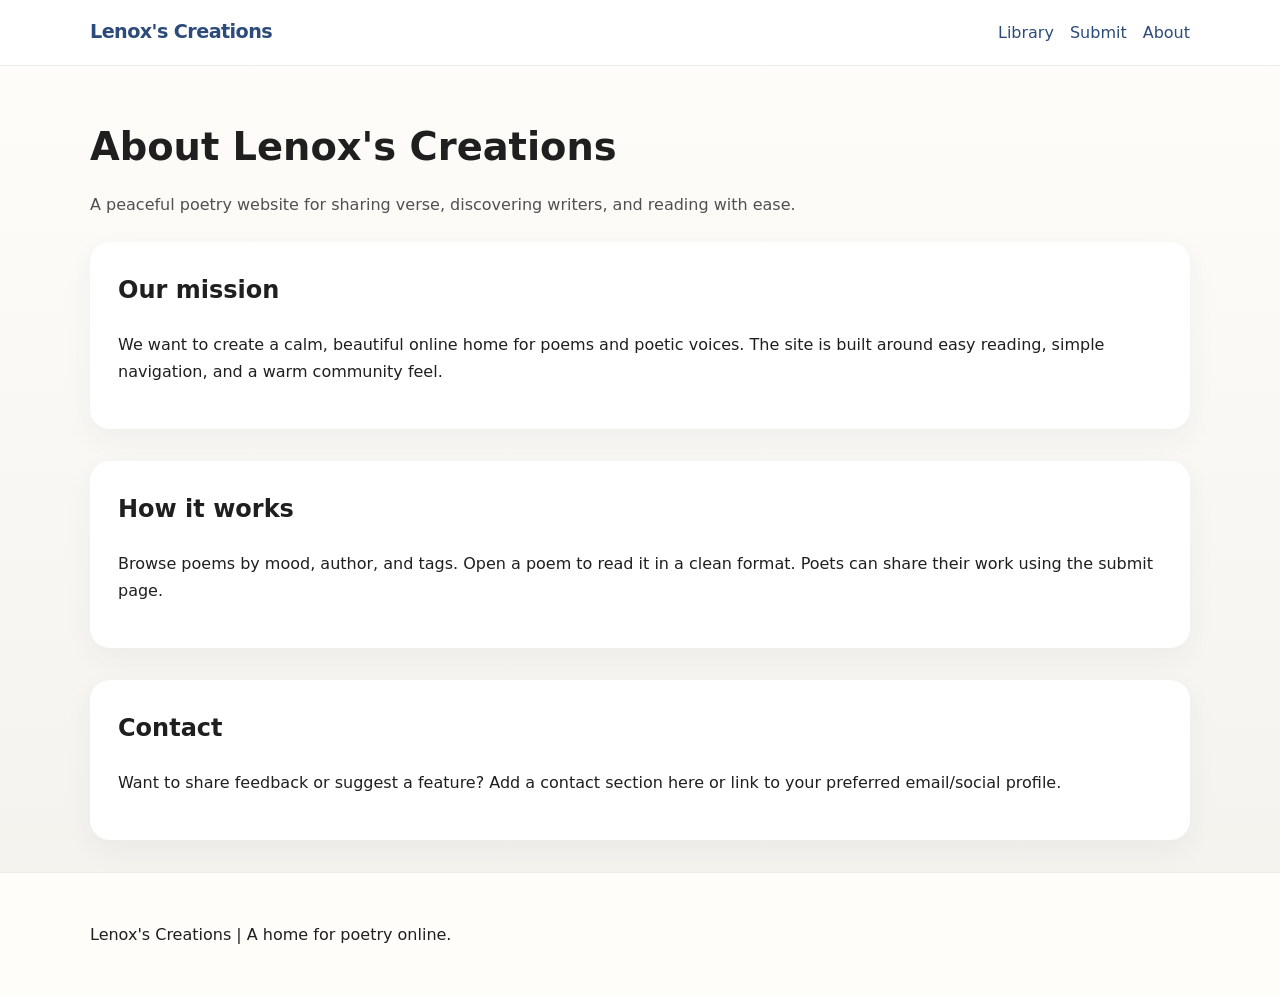
==== about.html @ 274756f8 "Lenox's Creations" ====
<!DOCTYPE html>
<html lang="en">
<head>
  <meta charset="UTF-8" />
  <meta name="viewport" content="width=device-width, initial-scale=1.0" />
  <title>About — Lenox's Creations</title>
  <link rel="stylesheet" href="styles.css" />
</head>
<body>
  <header class="site-header">
    <div class="container">
      <a href="index.html" class="logo">Lenox's Creations</a>
      <nav>
        <a href="browse.html">Library</a>
        <a href="submit.html">Submit</a>
        <a href="about.html">About</a>
      </nav>
    </div>
  </header>

  <main class="container">
    <section class="page-intro">
      <h1>About Lenox's Creations</h1>
      <p>A peaceful poetry website for sharing verse, discovering writers, and reading with ease.</p>
    </section>

    <section class="content-block">
      <h2>Our mission</h2>
      <p>We want to create a calm, beautiful online home for poems and poetic voices. The site is built around easy reading, simple navigation, and a warm community feel.</p>
    </section>

    <section class="content-block">
      <h2>How it works</h2>
      <p>Browse poems by mood, author, and tags. Open a poem to read it in a clean format. Poets can share their work using the submit page.</p>
    </section>

    <section class="content-block">
      <h2>Contact</h2>
      <p>Want to share feedback or suggest a feature? Add a contact section here or link to your preferred email/social profile.</p>
    </section>
  </main>

  <footer class="site-footer">
    <div class="container">
      <p>Lenox's Creations | A home for poetry online.</p>
    </div>
  </footer>
</body>
</html>
---- styles.css ----
:root {
  color-scheme: light;
  color: #222;
  background: #f8f7f3;
  font-family: Inter, ui-sans-serif, system-ui, -apple-system, BlinkMacSystemFont, sans-serif;
}

* {
  box-sizing: border-box;
}

body {
  margin: 0;
  min-height: 100vh;
  background: linear-gradient(180deg, #fffdfa 0%, #f3f1ec 100%);
  color: #1f1f1f;
  line-height: 1.7;
}

img {
  max-width: 100%;
  display: block;
}

a {
  color: #2c4b7a;
  text-decoration: none;
}

a:hover {
  text-decoration: underline;
}

.container {
  width: min(1100px, calc(100% - 2rem));
  margin: 0 auto;
}

.site-header {
  padding: 1rem 0;
  background: rgba(255, 255, 255, 0.88);
  border-bottom: 1px solid rgba(34, 34, 34, 0.08);
  position: sticky;
  top: 0;
  backdrop-filter: blur(10px);
  z-index: 10;
}

.site-header .container {
  display: flex;
  align-items: center;
  justify-content: space-between;
  gap: 1rem;
}

.logo {
  font-weight: 700;
  letter-spacing: -0.03em;
  font-size: 1.2rem;
}

nav {
  display: flex;
  gap: 1rem;
  flex-wrap: wrap;
}

.site-footer {
  padding: 2rem 0;
  border-top: 1px solid rgba(34, 34, 34, 0.08);
  background: #fffdfa;
}

.hero {
  padding: 4rem 0 3rem;
}

.eyebrow {
  margin: 0 0 1rem;
  text-transform: uppercase;
  letter-spacing: 0.25em;
  font-size: 0.8rem;
  color: #7a7a7a;
}

.hero h1 {
  margin: 0 0 1rem;
  font-size: clamp(2.4rem, 4vw, 4rem);
  max-width: 760px;
  line-height: 1.05;
}

.hero p {
  max-width: 620px;
  font-size: 1.05rem;
  color: #505050;
}

.hero-actions {
  display: flex;
  gap: 1rem;
  flex-wrap: wrap;
  margin-top: 2rem;
}

.button {
  display: inline-flex;
  align-items: center;
  justify-content: center;
  padding: 0.95rem 1.6rem;
  border-radius: 999px;
  border: none;
  cursor: pointer;
  background: #2c4b7a;
  color: white;
  font-weight: 600;
}

.button-secondary {
  background: transparent;
  color: #2c4b7a;
  border: 1px solid #2c4b7a;
}

.feature-cards {
  display: grid;
  grid-template-columns: repeat(auto-fit, minmax(220px, 1fr));
  gap: 1rem;
  margin-bottom: 4rem;
}

.card {
  padding: 1.75rem;
  border-radius: 20px;
  background: #fff;
  box-shadow: 0 18px 48px rgba(50, 50, 93, 0.08);
}

.card h2 {
  margin-top: 0;
}

.page-intro {
  padding: 3rem 0 1.5rem;
}

.back-link {
  display: inline-block;
  margin-bottom: 1rem;
  color: #2c4b7a;
}

.page-intro h1 {
  margin: 0;
  font-size: clamp(2rem, 3vw, 3rem);
}

.page-intro p {
  margin: 0.75rem 0 0;
  color: #505050;
}

.search-bar {
  margin: 1.5rem 0;
}

.search-bar input {
  width: 100%;
  padding: 1rem 1.25rem;
  border: 1px solid #d7d4cc;
  border-radius: 18px;
  background: #fcfbf8;
  color: #2c4b7a;
}

.poem-list {
  display: grid;
  gap: 1.25rem;
}

.poem-card {
  padding: 1.75rem;
  background: #fff;
  border-radius: 18px;
  box-shadow: 0 10px 30px rgba(50, 50, 93, 0.06);
}

.poem-card h2 {
  margin-top: 0;
}

.meta {
  margin: 0.4rem 0 1rem;
  color: #747474;
  font-size: 0.95rem;
}

.poem-detail {
  padding: 2rem 1.5rem;
  background: #fff;
  border-radius: 22px;
  box-shadow: 0 20px 45px rgba(50, 50, 93, 0.07);
  margin: 1.5rem 0 2rem;
}

.poem-detail p {
  margin: 0 0 1rem;
}

.related-poems h2,
.author-poems h2,
.content-block h2 {
  margin-top: 0;
}

.related-poems ul,
.author-poems ul {
  padding-left: 1.2rem;
}

.submit-form {
  margin: 2rem 0;
}

form {
  display: grid;
  gap: 1rem;
}

label {
  font-weight: 600;
  margin-bottom: 0.35rem;
  display: block;
}

input,
textarea,
button {
  width: 100%;
  font: inherit;
}

input,
textarea {
  padding: 1rem 1.1rem;
  border: 1px solid #d7d4cc;
  border-radius: 18px;
  background: #fff;
  color: #222;
}

textarea {
  resize: vertical;
}

.form-note {
  color: #646464;
  font-size: 0.95rem;
}

.content-block {
  margin-bottom: 2rem;
  background: #fff;
  border-radius: 20px;
  padding: 1.75rem;
  box-shadow: 0 10px 28px rgba(50, 50, 93, 0.05);
}

@media (max-width: 720px) {
  .site-header .container {
    flex-direction: column;
    align-items: flex-start;
  }

  .hero h1,
  .page-intro h1 {
    font-size: 2.2rem;
  }
}
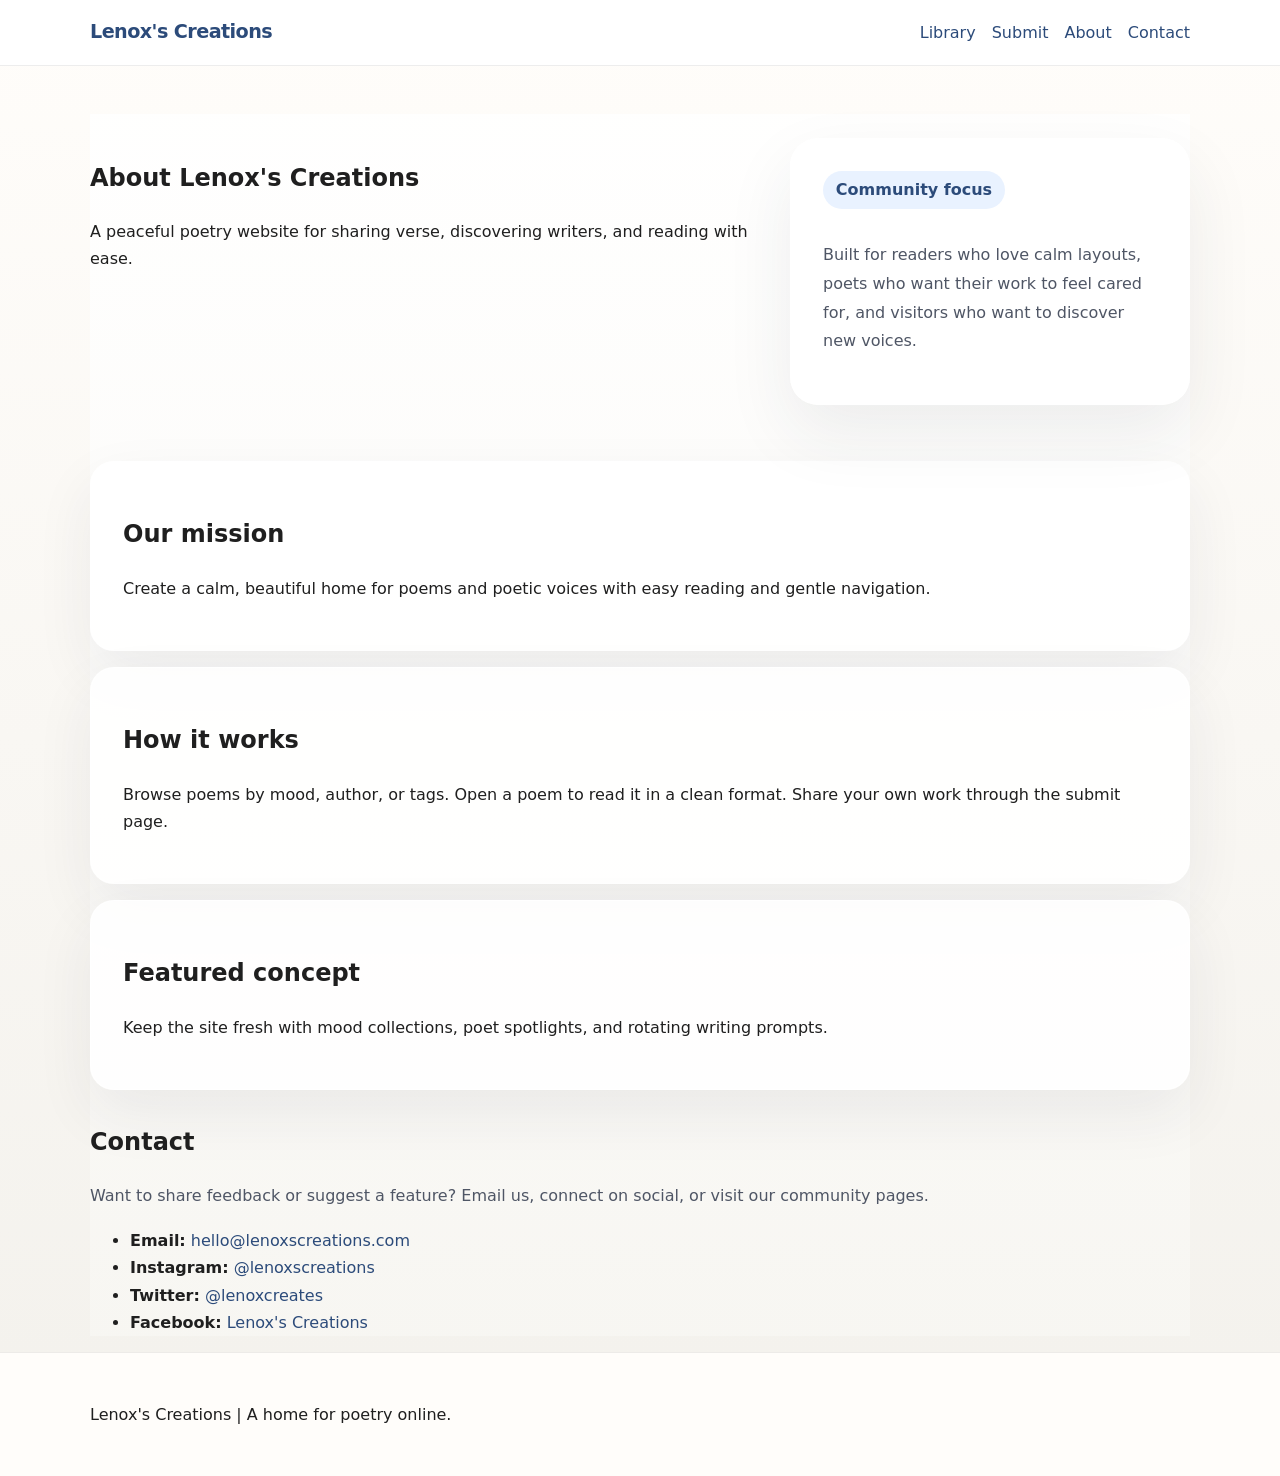
==== commit 65f6a478: "Lenox's Creations" ====
--- a/about.html
+++ b/about.html
@@ -14,29 +14,47 @@
         <a href="browse.html">Library</a>
         <a href="submit.html">Submit</a>
         <a href="about.html">About</a>
+        <a href="contact.html">Contact</a>
       </nav>
     </div>
   </header>
 
   <main class="container">
-    <section class="page-intro">
-      <h1>About Lenox's Creations</h1>
-      <p>A peaceful poetry website for sharing verse, discovering writers, and reading with ease.</p>
+    <section class="page-hero about-hero">
+      <div>
+        <h1>About Lenox's Creations</h1>
+        <p>A peaceful poetry website for sharing verse, discovering writers, and reading with ease.</p>
+      </div>
+      <div class="hero-panel">
+        <span class="badge">Community focus</span>
+        <p>Built for readers who love calm layouts, poets who want their work to feel cared for, and visitors who want to discover new voices.</p>
+      </div>
     </section>
 
-    <section class="content-block">
-      <h2>Our mission</h2>
-      <p>We want to create a calm, beautiful online home for poems and poetic voices. The site is built around easy reading, simple navigation, and a warm community feel.</p>
+    <section class="about-grid">
+      <article class="glass-card">
+        <h2>Our mission</h2>
+        <p>Create a calm, beautiful home for poems and poetic voices with easy reading and gentle navigation.</p>
+      </article>
+      <article class="glass-card">
+        <h2>How it works</h2>
+        <p>Browse poems by mood, author, or tags. Open a poem to read it in a clean format. Share your own work through the submit page.</p>
+      </article>
+      <article class="glass-card">
+        <h2>Featured concept</h2>
+        <p>Keep the site fresh with mood collections, poet spotlights, and rotating writing prompts.</p>
+      </article>
     </section>
 
-    <section class="content-block">
-      <h2>How it works</h2>
-      <p>Browse poems by mood, author, and tags. Open a poem to read it in a clean format. Poets can share their work using the submit page.</p>
-    </section>
-
-    <section class="content-block">
+    <section class="contact-block content-block">
       <h2>Contact</h2>
-      <p>Want to share feedback or suggest a feature? Add a contact section here or link to your preferred email/social profile.</p>
+      <p>Want to share feedback or suggest a feature? Email us, connect on social, or visit our community pages.</p>
+      <ul class="contact-list">
+        <li><strong>Email:</strong> <a href="mailto:hello@lenoxscreations.com">hello@lenoxscreations.com</a></li>
+        <li><strong>Instagram:</strong> <a href="https://instagram.com/lenoxscreations" target="_blank" rel="noreferrer">@lenoxscreations</a></li>
+        <li><strong>Twitter:</strong> <a href="https://twitter.com/lenoxcreates" target="_blank" rel="noreferrer">@lenoxcreates</a></li>
+        <li><strong>Facebook:</strong> <a href="https://facebook.com/lenoxscreations" target="_blank" rel="noreferrer">Lenox's Creations</a></li>
+      </ul>
     </section>
   </main>
 
--- a/styles.css
+++ b/styles.css
@@ -1,279 +1,552 @@
-:root {
-  color-scheme: light;
-  color: #222;
-  background: #f8f7f3;
-  font-family: Inter, ui-sans-serif, system-ui, -apple-system, BlinkMacSystemFont, sans-serif;
-}
-
-* {
-  box-sizing: border-box;
-}
-
-body {
-  margin: 0;
-  min-height: 100vh;
-  background: linear-gradient(180deg, #fffdfa 0%, #f3f1ec 100%);
-  color: #1f1f1f;
-  line-height: 1.7;
-}
-
-img {
-  max-width: 100%;
-  display: block;
-}
-
-a {
-  color: #2c4b7a;
-  text-decoration: none;
-}
-
-a:hover {
-  text-decoration: underline;
-}
-
-.container {
-  width: min(1100px, calc(100% - 2rem));
-  margin: 0 auto;
-}
-
-.site-header {
-  padding: 1rem 0;
-  background: rgba(255, 255, 255, 0.88);
-  border-bottom: 1px solid rgba(34, 34, 34, 0.08);
-  position: sticky;
-  top: 0;
-  backdrop-filter: blur(10px);
-  z-index: 10;
-}
-
-.site-header .container {
-  display: flex;
-  align-items: center;
-  justify-content: space-between;
-  gap: 1rem;
-}
-
-.logo {
-  font-weight: 700;
-  letter-spacing: -0.03em;
-  font-size: 1.2rem;
-}
-
-nav {
-  display: flex;
-  gap: 1rem;
-  flex-wrap: wrap;
-}
-
-.site-footer {
-  padding: 2rem 0;
-  border-top: 1px solid rgba(34, 34, 34, 0.08);
-  background: #fffdfa;
-}
-
-.hero {
-  padding: 4rem 0 3rem;
-}
-
-.eyebrow {
-  margin: 0 0 1rem;
-  text-transform: uppercase;
-  letter-spacing: 0.25em;
-  font-size: 0.8rem;
-  color: #7a7a7a;
-}
-
-.hero h1 {
-  margin: 0 0 1rem;
-  font-size: clamp(2.4rem, 4vw, 4rem);
-  max-width: 760px;
-  line-height: 1.05;
-}
-
-.hero p {
-  max-width: 620px;
-  font-size: 1.05rem;
-  color: #505050;
-}
-
-.hero-actions {
-  display: flex;
-  gap: 1rem;
-  flex-wrap: wrap;
-  margin-top: 2rem;
-}
-
-.button {
-  display: inline-flex;
-  align-items: center;
-  justify-content: center;
-  padding: 0.95rem 1.6rem;
-  border-radius: 999px;
-  border: none;
-  cursor: pointer;
-  background: #2c4b7a;
-  color: white;
-  font-weight: 600;
-}
-
-.button-secondary {
-  background: transparent;
-  color: #2c4b7a;
-  border: 1px solid #2c4b7a;
-}
-
-.feature-cards {
-  display: grid;
-  grid-template-columns: repeat(auto-fit, minmax(220px, 1fr));
-  gap: 1rem;
-  margin-bottom: 4rem;
-}
-
-.card {
-  padding: 1.75rem;
-  border-radius: 20px;
-  background: #fff;
-  box-shadow: 0 18px 48px rgba(50, 50, 93, 0.08);
-}
-
-.card h2 {
-  margin-top: 0;
-}
-
-.page-intro {
-  padding: 3rem 0 1.5rem;
-}
-
-.back-link {
-  display: inline-block;
-  margin-bottom: 1rem;
-  color: #2c4b7a;
-}
-
-.page-intro h1 {
-  margin: 0;
-  font-size: clamp(2rem, 3vw, 3rem);
-}
-
-.page-intro p {
-  margin: 0.75rem 0 0;
-  color: #505050;
-}
-
-.search-bar {
-  margin: 1.5rem 0;
-}
-
-.search-bar input {
-  width: 100%;
-  padding: 1rem 1.25rem;
-  border: 1px solid #d7d4cc;
-  border-radius: 18px;
-  background: #fcfbf8;
-  color: #2c4b7a;
-}
-
-.poem-list {
-  display: grid;
-  gap: 1.25rem;
-}
-
-.poem-card {
-  padding: 1.75rem;
-  background: #fff;
-  border-radius: 18px;
-  box-shadow: 0 10px 30px rgba(50, 50, 93, 0.06);
-}
-
-.poem-card h2 {
-  margin-top: 0;
-}
-
-.meta {
-  margin: 0.4rem 0 1rem;
-  color: #747474;
-  font-size: 0.95rem;
-}
-
-.poem-detail {
-  padding: 2rem 1.5rem;
-  background: #fff;
-  border-radius: 22px;
-  box-shadow: 0 20px 45px rgba(50, 50, 93, 0.07);
-  margin: 1.5rem 0 2rem;
-}
-
-.poem-detail p {
-  margin: 0 0 1rem;
-}
-
-.related-poems h2,
-.author-poems h2,
-.content-block h2 {
-  margin-top: 0;
-}
-
-.related-poems ul,
-.author-poems ul {
-  padding-left: 1.2rem;
-}
-
-.submit-form {
-  margin: 2rem 0;
-}
-
-form {
-  display: grid;
-  gap: 1rem;
-}
-
-label {
-  font-weight: 600;
-  margin-bottom: 0.35rem;
-  display: block;
-}
-
-input,
-textarea,
-button {
-  width: 100%;
-  font: inherit;
-}
-
-input,
-textarea {
-  padding: 1rem 1.1rem;
-  border: 1px solid #d7d4cc;
-  border-radius: 18px;
-  background: #fff;
-  color: #222;
-}
-
-textarea {
-  resize: vertical;
-}
-
-.form-note {
-  color: #646464;
-  font-size: 0.95rem;
-}
-
-.content-block {
-  margin-bottom: 2rem;
-  background: #fff;
-  border-radius: 20px;
-  padding: 1.75rem;
-  box-shadow: 0 10px 28px rgba(50, 50, 93, 0.05);
-}
-
-@media (max-width: 720px) {
-  .site-header .container {
-    flex-direction: column;
-    align-items: flex-start;
-  }
-
-  .hero h1,
-  .page-intro h1 {
-    font-size: 2.2rem;
-  }
-}
+:root {
+  color-scheme: light;
+  color: #222;
+  background: #f8f7f3;
+  font-family: Inter, ui-sans-serif, system-ui, -apple-system, BlinkMacSystemFont, sans-serif;
+}
+
+* {
+  box-sizing: border-box;
+}
+
+body {
+  margin: 0;
+  min-height: 100vh;
+  background: linear-gradient(180deg, #fffdfa 0%, #f3f1ec 100%);
+  color: #1f1f1f;
+  line-height: 1.7;
+}
+
+img {
+  max-width: 100%;
+  display: block;
+}
+
+a {
+  color: #2c4b7a;
+  text-decoration: none;
+}
+
+a:hover {
+  text-decoration: underline;
+}
+
+main {
+  background: linear-gradient(180deg, rgba(255,255,255,0.9) 0%, rgba(248,247,243,0.82) 100%);
+}
+
+.container {
+  width: min(1100px, calc(100% - 2rem));
+  margin: 0 auto;
+}
+
+.site-header {
+  padding: 1rem 0;
+  background: rgba(255, 255, 255, 0.88);
+  border-bottom: 1px solid rgba(34, 34, 34, 0.08);
+  position: sticky;
+  top: 0;
+  backdrop-filter: blur(10px);
+  z-index: 10;
+}
+
+.site-header .container {
+  display: flex;
+  align-items: center;
+  justify-content: space-between;
+  gap: 1rem;
+}
+
+.logo {
+  font-weight: 700;
+  letter-spacing: -0.03em;
+  font-size: 1.2rem;
+}
+
+nav {
+  display: flex;
+  gap: 1rem;
+  flex-wrap: wrap;
+}
+
+.site-footer {
+  padding: 2rem 0;
+  border-top: 1px solid rgba(34, 34, 34, 0.08);
+  background: #fffdfa;
+}
+
+.hero-grid {
+  display: grid;
+  grid-template-columns: 1.5fr 1fr;
+  gap: 2rem;
+  align-items: center;
+  padding: 4rem 0 2rem;
+}
+
+.hero-copy {
+  max-width: 650px;
+}
+
+.hero-panel {
+  padding: 2rem;
+  border-radius: 28px;
+  background: rgba(255, 255, 255, 0.86);
+  box-shadow: 0 28px 68px rgba(38, 45, 69, 0.08);
+  border: 1px solid rgba(255, 255, 255, 0.7);
+  backdrop-filter: blur(18px);
+}
+
+.panel-head {
+  display: flex;
+  align-items: center;
+  justify-content: space-between;
+  gap: 1rem;
+  font-size: 0.95rem;
+  color: #5d6776;
+  text-transform: uppercase;
+  letter-spacing: 0.15em;
+}
+
+.badge {
+  padding: 0.35rem 0.8rem;
+  border-radius: 999px;
+  background: #e9f2ff;
+  color: #2c4b7a;
+  font-weight: 700;
+}
+
+.panel-title {
+  margin: 1rem 0 0.25rem;
+  font-size: 1.9rem;
+}
+
+.panel-author {
+  margin: 0;
+  color: #7f8a9a;
+}
+
+.panel-text {
+  margin: 1rem 0 1.5rem;
+  color: #4f5665;
+  line-height: 1.8;
+}
+
+.panel-link {
+  font-weight: 700;
+  color: #2c4b7a;
+}
+
+.content-split {
+  display: grid;
+  grid-template-columns: repeat(3, minmax(0, 1fr));
+  gap: 1rem;
+  margin: 3rem 0;
+}
+
+.glass-card {
+  padding: 2rem;
+  border-radius: 24px;
+  background: rgba(255, 255, 255, 0.85);
+  border: 1px solid rgba(255, 255, 255, 0.75);
+  box-shadow: 0 24px 60px rgba(38, 45, 69, 0.07);
+}
+
+.mood-section {
+  margin-bottom: 3rem;
+}
+
+.mood-section h2 {
+  margin-bottom: 1rem;
+}
+
+.mood-chips {
+  display: flex;
+  flex-wrap: wrap;
+  gap: 0.75rem;
+}
+
+.chip {
+  display: inline-flex;
+  align-items: center;
+  justify-content: center;
+  padding: 0.8rem 1.25rem;
+  border-radius: 999px;
+  background: #fcf7ef;
+  color: #7a5e38;
+  font-weight: 600;
+}
+
+.collections {
+  margin-bottom: 3rem;
+}
+
+.section-header {
+  display: flex;
+  justify-content: space-between;
+  align-items: flex-end;
+  gap: 1rem;
+  margin-bottom: 1.5rem;
+}
+
+.collection-grid {
+  display: grid;
+  grid-template-columns: repeat(3, minmax(0, 1fr));
+  gap: 1rem;
+}
+
+.collection-card {
+  padding: 2rem;
+  border-radius: 24px;
+  background: #fff;
+  box-shadow: 0 18px 42px rgba(38, 45, 69, 0.06);
+  border: 1px solid rgba(43, 62, 89, 0.06);
+}
+
+.collection-tag {
+  display: inline-flex;
+  font-size: 0.8rem;
+  color: #2c4b7a;
+  font-weight: 700;
+  text-transform: uppercase;
+  letter-spacing: 0.12em;
+}
+
+.subscribe-panel {
+  margin-bottom: 4rem;
+}
+
+.glass-panel {
+  padding: 2rem;
+  border-radius: 28px;
+  background: rgba(255, 255, 255, 0.88);
+  box-shadow: 0 24px 60px rgba(38, 45, 69, 0.08);
+  border: 1px solid rgba(255, 255, 255, 0.75);
+}
+
+.subscribe-form {
+  display: grid;
+  grid-template-columns: 1fr auto;
+  gap: 1rem;
+  margin-top: 1.5rem;
+}
+
+.subscribe-form input {
+  border-radius: 999px;
+  border: 1px solid rgba(44, 75, 122, 0.15);
+  padding: 1rem 1.25rem;
+}
+
+.subscribe-form button {
+  border-radius: 999px;
+  min-width: 145px;
+}
+
+@media (max-width: 940px) {
+  .hero-grid,
+  .content-split,
+  .collection-grid,
+  .subscribe-form {
+    grid-template-columns: 1fr;
+  }
+}
+
+@media (max-width: 720px) {
+  .site-header .container {
+    flex-direction: column;
+    align-items: flex-start;
+  }
+
+  .hero-grid {
+    padding-top: 2rem;
+  }
+
+  .hero-copy h1,
+  .page-intro h1 {
+    font-size: 2.2rem;
+  }
+}
+
+.card h2 {
+  margin-top: 0;
+}
+
+.page-intro {
+  padding: 3rem 0 1.5rem;
+}
+
+.back-link {
+  display: inline-block;
+  margin-bottom: 1rem;
+  color: #2c4b7a;
+}
+
+.page-intro h1 {
+  margin: 0;
+  font-size: clamp(2rem, 3vw, 3rem);
+}
+
+.page-intro p {
+  margin: 0.75rem 0 0;
+  color: #505050;
+}
+
+.search-bar {
+  margin: 1.5rem 0;
+}
+
+.search-bar input {
+  width: 100%;
+  padding: 1rem 1.25rem;
+  border: 1px solid #d7d4cc;
+  border-radius: 18px;
+  background: #fcfbf8;
+  color: #2c4b7a;
+}
+
+.poem-list {
+  display: grid;
+  gap: 1.25rem;
+}
+
+.poem-card {
+  padding: 1.75rem;
+  background: #fff;
+  border-radius: 18px;
+  box-shadow: 0 10px 30px rgba(50, 50, 93, 0.06);
+}
+
+.poem-card h2 {
+  margin-top: 0;
+}
+
+.meta {
+  margin: 0.4rem 0 1rem;
+  color: #747474;
+  font-size: 0.95rem;
+}
+
+.poem-detail {
+  padding: 2rem 1.5rem;
+  background: #fff;
+  border-radius: 22px;
+  box-shadow: 0 20px 45px rgba(50, 50, 93, 0.07);
+  margin: 1.5rem 0 2rem;
+}
+
+.poem-detail p {
+  margin: 0 0 1rem;
+}
+
+.related-poems h2,
+.author-poems h2,
+.content-block h2 {
+  margin-top: 0;
+}
+
+.related-poems ul,
+.author-poems ul {
+  padding-left: 1.2rem;
+}
+
+.submit-form {
+  margin: 2rem 0;
+}
+
+.submit-wrap {
+  display: grid;
+  grid-template-columns: 1.5fr 1fr;
+  gap: 2rem;
+  margin: 2rem 0 4rem;
+}
+
+.form-panel,
+.submit-note {
+  padding: 2rem;
+  border-radius: 28px;
+  background: rgba(255, 255, 255, 0.86);
+  border: 1px solid rgba(255, 255, 255, 0.75);
+  box-shadow: 0 24px 60px rgba(38, 45, 69, 0.08);
+}
+
+form {
+  display: grid;
+  gap: 1rem;
+}
+
+label {
+  font-weight: 600;
+  margin-bottom: 0.35rem;
+  display: block;
+}
+
+input,
+textarea,
+button {
+  width: 100%;
+  font: inherit;
+}
+
+input,
+textarea {
+  padding: 1rem 1.1rem;
+  border: 1px solid #d7d4cc;
+  border-radius: 18px;
+  background: #fff;
+  color: #222;
+}
+
+textarea {
+  resize: vertical;
+}
+
+.form-note {
+  color: #646464;
+  font-size: 0.95rem;
+}
+
+.page-hero {
+  display: grid;
+  grid-template-columns: 1fr auto;
+  gap: 1.5rem;
+  align-items: start;
+  margin: 3rem 0 2rem;
+}
+
+.poem-hero,
+.author-hero,
+.contact-hero,
+.submit-hero,
+.about-hero {
+  padding: 1.5rem 0;
+}
+
+.poem-hero .hero-panel,
+.author-hero .hero-panel,
+.contact-hero .hero-panel,
+.submit-hero .hero-panel,
+.about-hero .hero-panel {
+  max-width: 400px;
+}
+
+.poem-stats,
+.author-stats {
+  display: grid;
+  gap: 1rem;
+  padding: 1.5rem;
+  border-radius: 24px;
+  background: rgba(255, 255, 255, 0.95);
+  box-shadow: 0 14px 40px rgba(38, 45, 69, 0.06);
+  text-align: right;
+}
+
+.poem-stats span,
+.author-stats strong {
+  display: block;
+}
+
+.author-stats {
+  padding: 1rem 1.5rem;
+}
+
+.author-stats div {
+  display: flex;
+  flex-direction: column;
+  gap: 0.3rem;
+}
+
+.profile-panel,
+.related-cards,
+.contact-grid,
+.about-grid,
+.collection-grid,
+.core-panels {
+  display: grid;
+  gap: 1rem;
+}
+
+.profile-panel {
+  padding: 2rem;
+  border-radius: 28px;
+  background: rgba(255, 255, 255, 0.86);
+  box-shadow: 0 24px 60px rgba(38, 45, 69, 0.08);
+  border: 1px solid rgba(255, 255, 255, 0.75);
+  margin-bottom: 2rem;
+}
+
+.cards-grid {
+  margin-bottom: 3rem;
+}
+
+.contact-grid {
+  grid-template-columns: repeat(2, minmax(0, 1fr));
+  margin: 2rem 0;
+}
+
+.contact-card {
+  padding: 2rem;
+  border-radius: 24px;
+  background: #fff;
+  box-shadow: 0 18px 42px rgba(38, 45, 69, 0.06);
+  border: 1px solid rgba(43, 62, 89, 0.06);
+}
+
+.contact-card h2 {
+  margin-top: 0;
+}
+
+.contact-block {
+  margin-top: 2rem;
+}
+
+.hero-panel .badge,
+.badge {
+  display: inline-flex;
+  margin-bottom: 1rem;
+}
+
+.hero-panel p,
+.panel-text,
+.profile-panel p,
+.contact-card p,
+.content-block p {
+  color: #4f5665;
+  line-height: 1.8;
+}
+
+.related-grid {
+  margin-bottom: 4rem;
+}
+
+.related-cards {
+  grid-template-columns: repeat(2, minmax(0, 1fr));
+}
+
+@media (max-width: 940px) {
+  .submit-wrap,
+  .contact-grid,
+  .related-cards,
+  .about-grid,
+  .content-split,
+  .collection-grid,
+  .hero-grid,
+  .page-hero {
+    grid-template-columns: 1fr;
+  }
+}
+
+@media (max-width: 720px) {
+  .site-header .container {
+    flex-direction: column;
+    align-items: flex-start;
+  }
+
+  .hero-copy h1,
+  .page-intro h1,
+  .poem-hero h1,
+  .author-hero h1,
+  .contact-hero h1,
+  .submit-hero h1,
+  .about-hero h1 {
+    font-size: 2.2rem;
+  }
+}
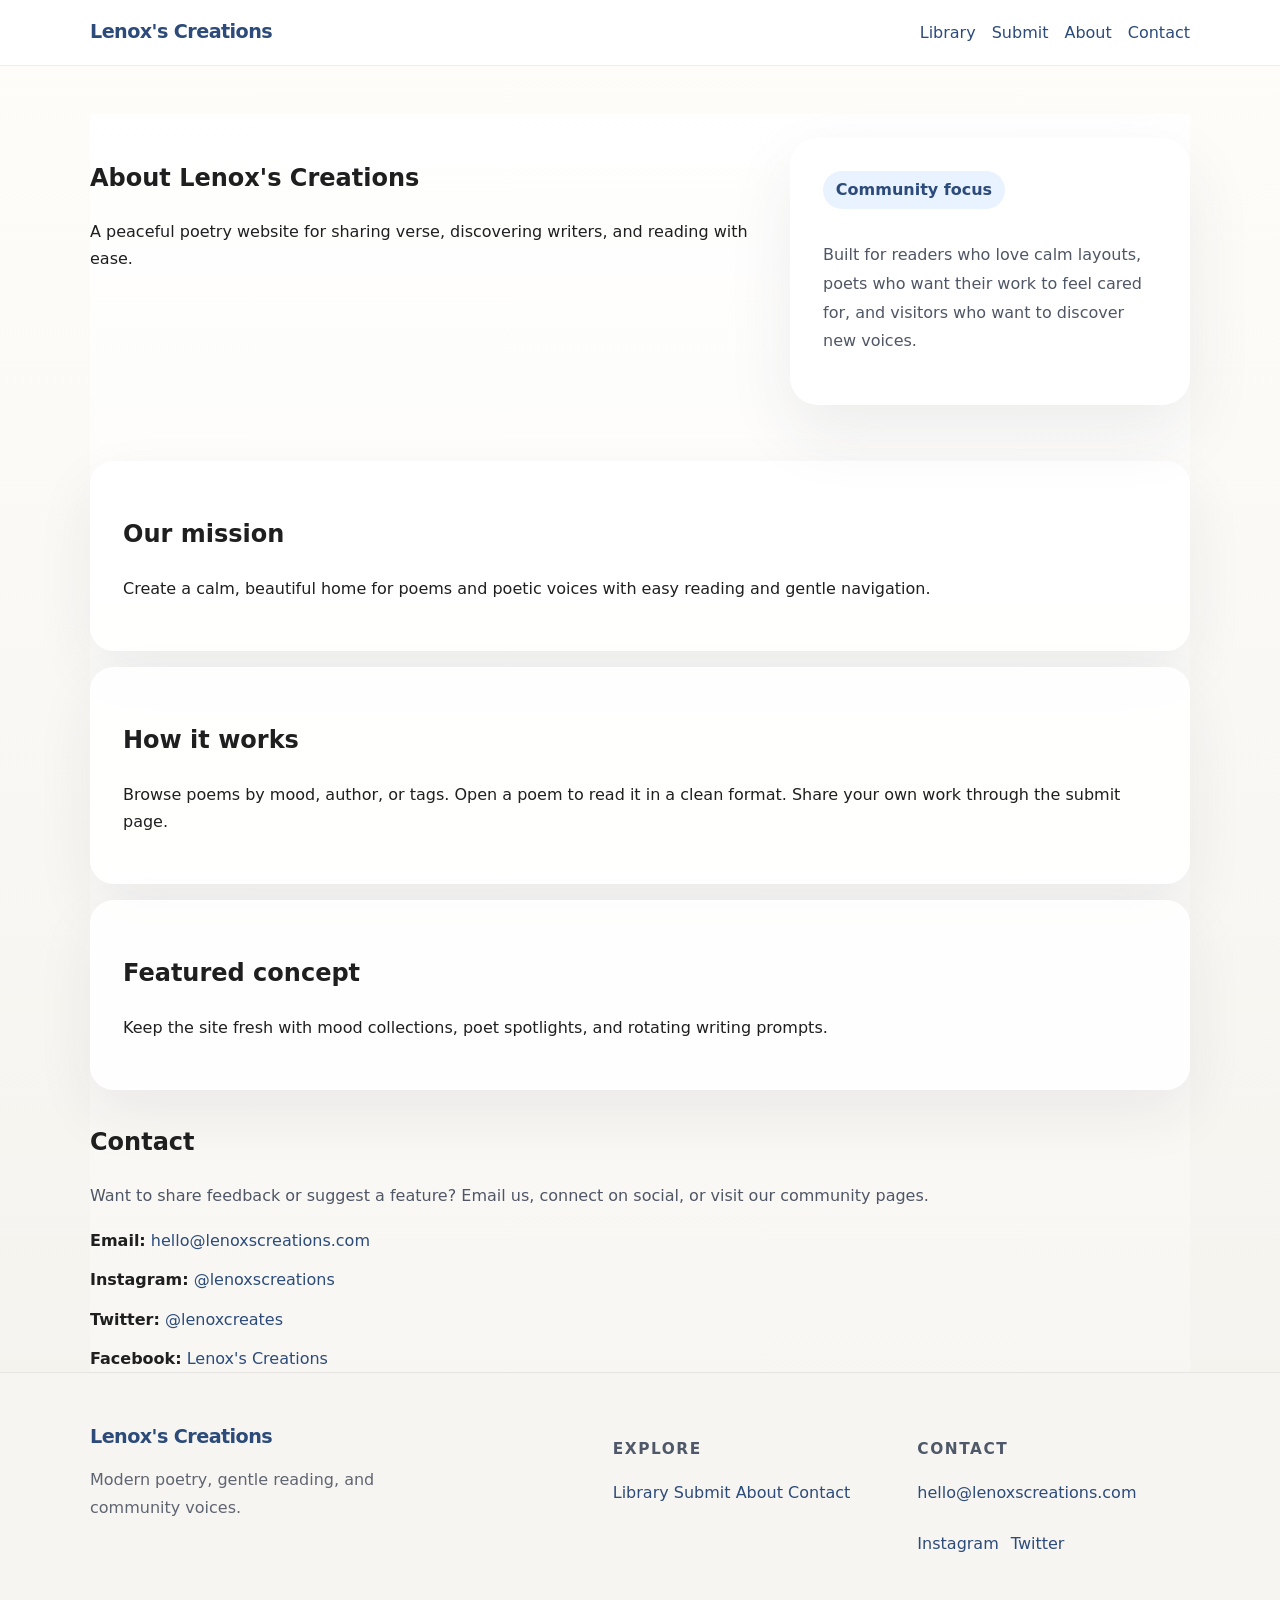
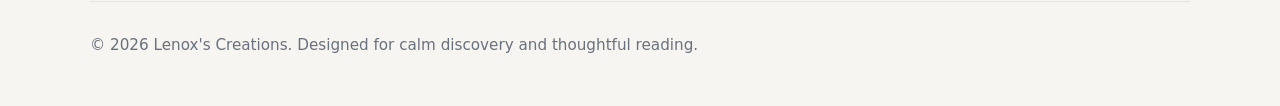
==== commit 6429e6e4: "Lenox's Creations" ====
--- a/about.html
+++ b/about.html
@@ -59,8 +59,29 @@
   </main>
 
   <footer class="site-footer">
-    <div class="container">
-      <p>Lenox's Creations | A home for poetry online.</p>
+    <div class="container footer-grid">
+      <div class="footer-brand">
+        <a href="index.html" class="logo footer-logo">Lenox's Creations</a>
+        <p>Modern poetry, gentle reading, and community voices.</p>
+      </div>
+      <div class="footer-links">
+        <h3>Explore</h3>
+        <a href="browse.html">Library</a>
+        <a href="submit.html">Submit</a>
+        <a href="about.html">About</a>
+        <a href="contact.html">Contact</a>
+      </div>
+      <div class="footer-contact">
+        <h3>Contact</h3>
+        <a href="mailto:hello@lenoxscreations.com">hello@lenoxscreations.com</a>
+        <div class="social-links">
+          <a href="https://instagram.com/lenoxscreations" target="_blank" rel="noreferrer">Instagram</a>
+          <a href="https://twitter.com/lenoxcreates" target="_blank" rel="noreferrer">Twitter</a>
+        </div>
+      </div>
+    </div>
+    <div class="container footer-bottom">
+      <p>© 2026 Lenox's Creations. Designed for calm discovery and thoughtful reading.</p>
     </div>
   </footer>
 </body>
--- a/styles.css
+++ b/styles.css
@@ -1,552 +1,692 @@
-:root {
-  color-scheme: light;
-  color: #222;
-  background: #f8f7f3;
-  font-family: Inter, ui-sans-serif, system-ui, -apple-system, BlinkMacSystemFont, sans-serif;
-}
-
-* {
-  box-sizing: border-box;
-}
-
-body {
-  margin: 0;
-  min-height: 100vh;
-  background: linear-gradient(180deg, #fffdfa 0%, #f3f1ec 100%);
-  color: #1f1f1f;
-  line-height: 1.7;
-}
-
-img {
-  max-width: 100%;
-  display: block;
-}
-
-a {
-  color: #2c4b7a;
-  text-decoration: none;
-}
-
-a:hover {
-  text-decoration: underline;
-}
-
-main {
-  background: linear-gradient(180deg, rgba(255,255,255,0.9) 0%, rgba(248,247,243,0.82) 100%);
-}
-
-.container {
-  width: min(1100px, calc(100% - 2rem));
-  margin: 0 auto;
-}
-
-.site-header {
-  padding: 1rem 0;
-  background: rgba(255, 255, 255, 0.88);
-  border-bottom: 1px solid rgba(34, 34, 34, 0.08);
-  position: sticky;
-  top: 0;
-  backdrop-filter: blur(10px);
-  z-index: 10;
-}
-
-.site-header .container {
-  display: flex;
-  align-items: center;
-  justify-content: space-between;
-  gap: 1rem;
-}
-
-.logo {
-  font-weight: 700;
-  letter-spacing: -0.03em;
-  font-size: 1.2rem;
-}
-
-nav {
-  display: flex;
-  gap: 1rem;
-  flex-wrap: wrap;
-}
-
-.site-footer {
-  padding: 2rem 0;
-  border-top: 1px solid rgba(34, 34, 34, 0.08);
-  background: #fffdfa;
-}
-
-.hero-grid {
-  display: grid;
-  grid-template-columns: 1.5fr 1fr;
-  gap: 2rem;
-  align-items: center;
-  padding: 4rem 0 2rem;
-}
-
-.hero-copy {
-  max-width: 650px;
-}
-
-.hero-panel {
-  padding: 2rem;
-  border-radius: 28px;
-  background: rgba(255, 255, 255, 0.86);
-  box-shadow: 0 28px 68px rgba(38, 45, 69, 0.08);
-  border: 1px solid rgba(255, 255, 255, 0.7);
-  backdrop-filter: blur(18px);
-}
-
-.panel-head {
-  display: flex;
-  align-items: center;
-  justify-content: space-between;
-  gap: 1rem;
-  font-size: 0.95rem;
-  color: #5d6776;
-  text-transform: uppercase;
-  letter-spacing: 0.15em;
-}
-
-.badge {
-  padding: 0.35rem 0.8rem;
-  border-radius: 999px;
-  background: #e9f2ff;
-  color: #2c4b7a;
-  font-weight: 700;
-}
-
-.panel-title {
-  margin: 1rem 0 0.25rem;
-  font-size: 1.9rem;
-}
-
-.panel-author {
-  margin: 0;
-  color: #7f8a9a;
-}
-
-.panel-text {
-  margin: 1rem 0 1.5rem;
-  color: #4f5665;
-  line-height: 1.8;
-}
-
-.panel-link {
-  font-weight: 700;
-  color: #2c4b7a;
-}
-
-.content-split {
-  display: grid;
-  grid-template-columns: repeat(3, minmax(0, 1fr));
-  gap: 1rem;
-  margin: 3rem 0;
-}
-
-.glass-card {
-  padding: 2rem;
-  border-radius: 24px;
-  background: rgba(255, 255, 255, 0.85);
-  border: 1px solid rgba(255, 255, 255, 0.75);
-  box-shadow: 0 24px 60px rgba(38, 45, 69, 0.07);
-}
-
-.mood-section {
-  margin-bottom: 3rem;
-}
-
-.mood-section h2 {
-  margin-bottom: 1rem;
-}
-
-.mood-chips {
-  display: flex;
-  flex-wrap: wrap;
-  gap: 0.75rem;
-}
-
-.chip {
-  display: inline-flex;
-  align-items: center;
-  justify-content: center;
-  padding: 0.8rem 1.25rem;
-  border-radius: 999px;
-  background: #fcf7ef;
-  color: #7a5e38;
-  font-weight: 600;
-}
-
-.collections {
-  margin-bottom: 3rem;
-}
-
-.section-header {
-  display: flex;
-  justify-content: space-between;
-  align-items: flex-end;
-  gap: 1rem;
-  margin-bottom: 1.5rem;
-}
-
-.collection-grid {
-  display: grid;
-  grid-template-columns: repeat(3, minmax(0, 1fr));
-  gap: 1rem;
-}
-
-.collection-card {
-  padding: 2rem;
-  border-radius: 24px;
-  background: #fff;
-  box-shadow: 0 18px 42px rgba(38, 45, 69, 0.06);
-  border: 1px solid rgba(43, 62, 89, 0.06);
-}
-
-.collection-tag {
-  display: inline-flex;
-  font-size: 0.8rem;
-  color: #2c4b7a;
-  font-weight: 700;
-  text-transform: uppercase;
-  letter-spacing: 0.12em;
-}
-
-.subscribe-panel {
-  margin-bottom: 4rem;
-}
-
-.glass-panel {
-  padding: 2rem;
-  border-radius: 28px;
-  background: rgba(255, 255, 255, 0.88);
-  box-shadow: 0 24px 60px rgba(38, 45, 69, 0.08);
-  border: 1px solid rgba(255, 255, 255, 0.75);
-}
-
-.subscribe-form {
-  display: grid;
-  grid-template-columns: 1fr auto;
-  gap: 1rem;
-  margin-top: 1.5rem;
-}
-
-.subscribe-form input {
-  border-radius: 999px;
-  border: 1px solid rgba(44, 75, 122, 0.15);
-  padding: 1rem 1.25rem;
-}
-
-.subscribe-form button {
-  border-radius: 999px;
-  min-width: 145px;
-}
-
-@media (max-width: 940px) {
-  .hero-grid,
-  .content-split,
-  .collection-grid,
-  .subscribe-form {
-    grid-template-columns: 1fr;
-  }
-}
-
-@media (max-width: 720px) {
-  .site-header .container {
-    flex-direction: column;
-    align-items: flex-start;
-  }
-
-  .hero-grid {
-    padding-top: 2rem;
-  }
-
-  .hero-copy h1,
-  .page-intro h1 {
-    font-size: 2.2rem;
-  }
-}
-
-.card h2 {
-  margin-top: 0;
-}
-
-.page-intro {
-  padding: 3rem 0 1.5rem;
-}
-
-.back-link {
-  display: inline-block;
-  margin-bottom: 1rem;
-  color: #2c4b7a;
-}
-
-.page-intro h1 {
-  margin: 0;
-  font-size: clamp(2rem, 3vw, 3rem);
-}
-
-.page-intro p {
-  margin: 0.75rem 0 0;
-  color: #505050;
-}
-
-.search-bar {
-  margin: 1.5rem 0;
-}
-
-.search-bar input {
-  width: 100%;
-  padding: 1rem 1.25rem;
-  border: 1px solid #d7d4cc;
-  border-radius: 18px;
-  background: #fcfbf8;
-  color: #2c4b7a;
-}
-
-.poem-list {
-  display: grid;
-  gap: 1.25rem;
-}
-
-.poem-card {
-  padding: 1.75rem;
-  background: #fff;
-  border-radius: 18px;
-  box-shadow: 0 10px 30px rgba(50, 50, 93, 0.06);
-}
-
-.poem-card h2 {
-  margin-top: 0;
-}
-
-.meta {
-  margin: 0.4rem 0 1rem;
-  color: #747474;
-  font-size: 0.95rem;
-}
-
-.poem-detail {
-  padding: 2rem 1.5rem;
-  background: #fff;
-  border-radius: 22px;
-  box-shadow: 0 20px 45px rgba(50, 50, 93, 0.07);
-  margin: 1.5rem 0 2rem;
-}
-
-.poem-detail p {
-  margin: 0 0 1rem;
-}
-
-.related-poems h2,
-.author-poems h2,
-.content-block h2 {
-  margin-top: 0;
-}
-
-.related-poems ul,
-.author-poems ul {
-  padding-left: 1.2rem;
-}
-
-.submit-form {
-  margin: 2rem 0;
-}
-
-.submit-wrap {
-  display: grid;
-  grid-template-columns: 1.5fr 1fr;
-  gap: 2rem;
-  margin: 2rem 0 4rem;
-}
-
-.form-panel,
-.submit-note {
-  padding: 2rem;
-  border-radius: 28px;
-  background: rgba(255, 255, 255, 0.86);
-  border: 1px solid rgba(255, 255, 255, 0.75);
-  box-shadow: 0 24px 60px rgba(38, 45, 69, 0.08);
-}
-
-form {
-  display: grid;
-  gap: 1rem;
-}
-
-label {
-  font-weight: 600;
-  margin-bottom: 0.35rem;
-  display: block;
-}
-
-input,
-textarea,
-button {
-  width: 100%;
-  font: inherit;
-}
-
-input,
-textarea {
-  padding: 1rem 1.1rem;
-  border: 1px solid #d7d4cc;
-  border-radius: 18px;
-  background: #fff;
-  color: #222;
-}
-
-textarea {
-  resize: vertical;
-}
-
-.form-note {
-  color: #646464;
-  font-size: 0.95rem;
-}
-
-.page-hero {
-  display: grid;
-  grid-template-columns: 1fr auto;
-  gap: 1.5rem;
-  align-items: start;
-  margin: 3rem 0 2rem;
-}
-
-.poem-hero,
-.author-hero,
-.contact-hero,
-.submit-hero,
-.about-hero {
-  padding: 1.5rem 0;
-}
-
-.poem-hero .hero-panel,
-.author-hero .hero-panel,
-.contact-hero .hero-panel,
-.submit-hero .hero-panel,
-.about-hero .hero-panel {
-  max-width: 400px;
-}
-
-.poem-stats,
-.author-stats {
-  display: grid;
-  gap: 1rem;
-  padding: 1.5rem;
-  border-radius: 24px;
-  background: rgba(255, 255, 255, 0.95);
-  box-shadow: 0 14px 40px rgba(38, 45, 69, 0.06);
-  text-align: right;
-}
-
-.poem-stats span,
-.author-stats strong {
-  display: block;
-}
-
-.author-stats {
-  padding: 1rem 1.5rem;
-}
-
-.author-stats div {
-  display: flex;
-  flex-direction: column;
-  gap: 0.3rem;
-}
-
-.profile-panel,
-.related-cards,
-.contact-grid,
-.about-grid,
-.collection-grid,
-.core-panels {
-  display: grid;
-  gap: 1rem;
-}
-
-.profile-panel {
-  padding: 2rem;
-  border-radius: 28px;
-  background: rgba(255, 255, 255, 0.86);
-  box-shadow: 0 24px 60px rgba(38, 45, 69, 0.08);
-  border: 1px solid rgba(255, 255, 255, 0.75);
-  margin-bottom: 2rem;
-}
-
-.cards-grid {
-  margin-bottom: 3rem;
-}
-
-.contact-grid {
-  grid-template-columns: repeat(2, minmax(0, 1fr));
-  margin: 2rem 0;
-}
-
-.contact-card {
-  padding: 2rem;
-  border-radius: 24px;
-  background: #fff;
-  box-shadow: 0 18px 42px rgba(38, 45, 69, 0.06);
-  border: 1px solid rgba(43, 62, 89, 0.06);
-}
-
-.contact-card h2 {
-  margin-top: 0;
-}
-
-.contact-block {
-  margin-top: 2rem;
-}
-
-.hero-panel .badge,
-.badge {
-  display: inline-flex;
-  margin-bottom: 1rem;
-}
-
-.hero-panel p,
-.panel-text,
-.profile-panel p,
-.contact-card p,
-.content-block p {
-  color: #4f5665;
-  line-height: 1.8;
-}
-
-.related-grid {
-  margin-bottom: 4rem;
-}
-
-.related-cards {
-  grid-template-columns: repeat(2, minmax(0, 1fr));
-}
-
-@media (max-width: 940px) {
-  .submit-wrap,
-  .contact-grid,
-  .related-cards,
-  .about-grid,
-  .content-split,
-  .collection-grid,
-  .hero-grid,
-  .page-hero {
-    grid-template-columns: 1fr;
-  }
-}
-
-@media (max-width: 720px) {
-  .site-header .container {
-    flex-direction: column;
-    align-items: flex-start;
-  }
-
-  .hero-copy h1,
-  .page-intro h1,
-  .poem-hero h1,
-  .author-hero h1,
-  .contact-hero h1,
-  .submit-hero h1,
-  .about-hero h1 {
-    font-size: 2.2rem;
-  }
-}+:root {
+  color-scheme: light;
+  color: #222;
+  background: #f8f7f3;
+  font-family: Inter, ui-sans-serif, system-ui, -apple-system, BlinkMacSystemFont, sans-serif;
+}
+
+* {
+  box-sizing: border-box;
+}
+
+body {
+  margin: 0;
+  min-height: 100vh;
+  background: linear-gradient(180deg, #fffdfa 0%, #f3f1ec 100%);
+  color: #1f1f1f;
+  line-height: 1.7;
+}
+
+img {
+  max-width: 100%;
+  display: block;
+}
+
+a {
+  color: #2c4b7a;
+  text-decoration: none;
+}
+
+a:hover {
+  text-decoration: underline;
+}
+
+main {
+  background: linear-gradient(180deg, rgba(255,255,255,0.9) 0%, rgba(248,247,243,0.82) 100%);
+}
+
+.container {
+  width: min(1100px, calc(100% - 2rem));
+  margin: 0 auto;
+}
+
+.site-header {
+  padding: 1rem 0;
+  background: rgba(255, 255, 255, 0.88);
+  border-bottom: 1px solid rgba(34, 34, 34, 0.08);
+  position: sticky;
+  top: 0;
+  backdrop-filter: blur(10px);
+  z-index: 10;
+}
+
+.site-header .container {
+  display: flex;
+  align-items: center;
+  justify-content: space-between;
+  gap: 1rem;
+}
+
+.logo {
+  font-weight: 700;
+  letter-spacing: -0.03em;
+  font-size: 1.2rem;
+}
+
+nav {
+  display: flex;
+  gap: 1rem;
+  flex-wrap: wrap;
+}
+
+.site-footer {
+  padding: 3rem 0 2rem;
+  border-top: 1px solid rgba(34, 34, 34, 0.08);
+  background: #f7f5f1;
+}
+
+.footer-grid {
+  display: grid;
+  grid-template-columns: 1.8fr 1fr 1fr;
+  gap: 2rem;
+  align-items: start;
+  margin-bottom: 2rem;
+}
+
+.footer-brand p {
+  margin: 0.75rem 0 0;
+  color: #5f6571;
+  line-height: 1.8;
+  max-width: 320px;
+}
+
+.footer-links h3,
+.footer-contact h3 {
+  margin-bottom: 1rem;
+  font-size: 0.96rem;
+  letter-spacing: 0.1em;
+  text-transform: uppercase;
+  color: #4f5868;
+}
+
+.footer-links a,
+.footer-contact a,
+.social-links a {
+  display: inline-block;
+  color: #2c4b7a;
+  margin-bottom: 0.75rem;
+}
+
+.footer-links a:hover,
+.footer-contact a:hover,
+.social-links a:hover {
+  color: #1b2f53;
+}
+
+.social-links {
+  display: flex;
+  flex-wrap: wrap;
+  gap: 0.75rem;
+  margin-top: 0.75rem;
+}
+
+.footer-bottom {
+  padding-top: 1rem;
+  border-top: 1px solid rgba(34, 34, 34, 0.08);
+  color: #69717c;
+  font-size: 0.95rem;
+}
+
+.footer-logo {
+  font-size: 1.2rem;
+}
+
+@media (max-width: 850px) {
+  .footer-grid {
+    grid-template-columns: 1fr;
+  }
+}
+
+.hero-grid {
+  display: grid;
+  grid-template-columns: 1.5fr 1fr;
+  gap: 2rem;
+  align-items: center;
+  padding: 4rem 0 2rem;
+}
+
+.hero-copy {
+  max-width: 650px;
+}
+
+.hero-panel {
+  padding: 2rem;
+  border-radius: 28px;
+  background: rgba(255, 255, 255, 0.86);
+  box-shadow: 0 28px 68px rgba(38, 45, 69, 0.08);
+  border: 1px solid rgba(255, 255, 255, 0.7);
+  backdrop-filter: blur(18px);
+}
+
+.panel-head {
+  display: flex;
+  align-items: center;
+  justify-content: space-between;
+  gap: 1rem;
+  font-size: 0.95rem;
+  color: #5d6776;
+  text-transform: uppercase;
+  letter-spacing: 0.15em;
+}
+
+.badge {
+  padding: 0.35rem 0.8rem;
+  border-radius: 999px;
+  background: #e9f2ff;
+  color: #2c4b7a;
+  font-weight: 700;
+}
+
+.panel-title {
+  margin: 1rem 0 0.25rem;
+  font-size: 1.9rem;
+}
+
+.panel-author {
+  margin: 0;
+  color: #7f8a9a;
+}
+
+.panel-text {
+  margin: 1rem 0 1.5rem;
+  color: #4f5665;
+  line-height: 1.8;
+}
+
+.panel-link {
+  font-weight: 700;
+  color: #2c4b7a;
+}
+
+.content-split {
+  display: grid;
+  grid-template-columns: repeat(3, minmax(0, 1fr));
+  gap: 1rem;
+  margin: 3rem 0;
+}
+
+.glass-card {
+  padding: 2rem;
+  border-radius: 24px;
+  background: rgba(255, 255, 255, 0.85);
+  border: 1px solid rgba(255, 255, 255, 0.75);
+  box-shadow: 0 24px 60px rgba(38, 45, 69, 0.07);
+}
+
+.mood-section {
+  margin-bottom: 3rem;
+}
+
+.mood-section h2 {
+  margin-bottom: 1rem;
+}
+
+.mood-chips {
+  display: flex;
+  flex-wrap: wrap;
+  gap: 0.75rem;
+}
+
+.chip {
+  display: inline-flex;
+  align-items: center;
+  justify-content: center;
+  padding: 0.8rem 1.25rem;
+  border-radius: 999px;
+  background: #fcf7ef;
+  color: #7a5e38;
+  font-weight: 600;
+}
+
+.collections {
+  margin-bottom: 3rem;
+}
+
+.section-header {
+  display: flex;
+  justify-content: space-between;
+  align-items: flex-end;
+  gap: 1rem;
+  margin-bottom: 1.5rem;
+}
+
+.collection-grid {
+  display: grid;
+  grid-template-columns: repeat(3, minmax(0, 1fr));
+  gap: 1rem;
+}
+
+.collection-card {
+  padding: 2rem;
+  border-radius: 24px;
+  background: #fff;
+  box-shadow: 0 18px 42px rgba(38, 45, 69, 0.06);
+  border: 1px solid rgba(43, 62, 89, 0.06);
+}
+
+.collection-tag {
+  display: inline-flex;
+  font-size: 0.8rem;
+  color: #2c4b7a;
+  font-weight: 700;
+  text-transform: uppercase;
+  letter-spacing: 0.12em;
+}
+
+.subscribe-panel {
+  margin-bottom: 4rem;
+}
+
+.glass-panel {
+  padding: 2rem;
+  border-radius: 28px;
+  background: rgba(255, 255, 255, 0.88);
+  box-shadow: 0 24px 60px rgba(38, 45, 69, 0.08);
+  border: 1px solid rgba(255, 255, 255, 0.75);
+}
+
+.subscribe-form {
+  display: grid;
+  grid-template-columns: 1fr auto;
+  gap: 1rem;
+  margin-top: 1.5rem;
+}
+
+.subscribe-form input {
+  border-radius: 999px;
+  border: 1px solid rgba(44, 75, 122, 0.15);
+  padding: 1rem 1.25rem;
+}
+
+.subscribe-form button {
+  border-radius: 999px;
+  min-width: 145px;
+}
+
+@media (max-width: 940px) {
+  .hero-grid,
+  .content-split,
+  .collection-grid,
+  .subscribe-form {
+    grid-template-columns: 1fr;
+  }
+}
+
+@media (max-width: 720px) {
+  .site-header .container {
+    flex-direction: column;
+    align-items: flex-start;
+  }
+
+  .hero-grid {
+    padding-top: 2rem;
+  }
+
+  .hero-copy h1,
+  .page-intro h1 {
+    font-size: 2.2rem;
+  }
+}
+
+.card h2 {
+  margin-top: 0;
+}
+
+.page-intro {
+  padding: 3rem 0 1.5rem;
+}
+
+.back-link {
+  display: inline-block;
+  margin-bottom: 1rem;
+  color: #2c4b7a;
+}
+
+.page-intro h1 {
+  margin: 0;
+  font-size: clamp(2rem, 3vw, 3rem);
+}
+
+.page-intro p {
+  margin: 0.75rem 0 0;
+  color: #505050;
+}
+
+.search-bar {
+  margin: 1.5rem 0;
+}
+
+.search-bar input {
+  width: 100%;
+  padding: 1rem 1.25rem;
+  border: 1px solid #d7d4cc;
+  border-radius: 18px;
+  background: #fcfbf8;
+  color: #2c4b7a;
+}
+
+.poem-list {
+  display: grid;
+  gap: 1.25rem;
+}
+
+.poem-card {
+  padding: 1.75rem;
+  background: #fff;
+  border-radius: 18px;
+  box-shadow: 0 10px 30px rgba(50, 50, 93, 0.06);
+}
+
+.poem-card h2 {
+  margin-top: 0;
+}
+
+.meta {
+  margin: 0.4rem 0 1rem;
+  color: #747474;
+  font-size: 0.95rem;
+}
+
+.poem-detail {
+  padding: 2rem 1.5rem;
+  background: #fff;
+  border-radius: 22px;
+  box-shadow: 0 20px 45px rgba(50, 50, 93, 0.07);
+  margin: 1.5rem 0 2rem;
+}
+
+.poem-detail p {
+  margin: 0 0 1rem;
+}
+
+.related-poems h2,
+.author-poems h2,
+.content-block h2 {
+  margin-top: 0;
+}
+
+.related-poems ul,
+.author-poems ul {
+  padding-left: 1.2rem;
+}
+
+.submit-form {
+  margin: 2rem 0;
+}
+
+.submit-wrap {
+  display: grid;
+  grid-template-columns: 1.5fr 1fr;
+  gap: 2rem;
+  margin: 2rem 0 4rem;
+}
+
+.form-panel,
+.submit-note {
+  padding: 2rem;
+  border-radius: 28px;
+  background: rgba(255, 255, 255, 0.86);
+  border: 1px solid rgba(255, 255, 255, 0.75);
+  box-shadow: 0 24px 60px rgba(38, 45, 69, 0.08);
+}
+
+form {
+  display: grid;
+  gap: 1rem;
+}
+
+label {
+  font-weight: 600;
+  margin-bottom: 0.35rem;
+  display: block;
+}
+
+input,
+textarea,
+button {
+  width: 100%;
+  font: inherit;
+}
+
+input,
+textarea {
+  padding: 1rem 1.1rem;
+  border: 1px solid #d7d4cc;
+  border-radius: 18px;
+  background: #fff;
+  color: #222;
+}
+
+textarea {
+  resize: vertical;
+}
+
+.form-note {
+  color: #646464;
+  font-size: 0.95rem;
+}
+
+.page-hero {
+  display: grid;
+  grid-template-columns: 1fr auto;
+  gap: 1.5rem;
+  align-items: start;
+  margin: 3rem 0 2rem;
+}
+
+.poem-hero,
+.author-hero,
+.contact-hero,
+.submit-hero,
+.about-hero {
+  padding: 1.5rem 0;
+}
+
+.poem-hero .hero-panel,
+.author-hero .hero-panel,
+.contact-hero .hero-panel,
+.submit-hero .hero-panel,
+.about-hero .hero-panel {
+  max-width: 400px;
+}
+
+.poem-stats,
+.author-stats {
+  display: grid;
+  gap: 1rem;
+  padding: 1.5rem;
+  border-radius: 24px;
+  background: rgba(255, 255, 255, 0.95);
+  box-shadow: 0 14px 40px rgba(38, 45, 69, 0.06);
+  text-align: right;
+}
+
+.poem-stats span,
+.author-stats strong {
+  display: block;
+}
+
+.author-stats {
+  padding: 1rem 1.5rem;
+}
+
+.author-stats div {
+  display: flex;
+  flex-direction: column;
+  gap: 0.3rem;
+}
+
+.profile-panel,
+.related-cards,
+.contact-grid,
+.about-grid,
+.collection-grid,
+.core-panels {
+  display: grid;
+  gap: 1rem;
+}
+
+.profile-panel {
+  padding: 2rem;
+  border-radius: 28px;
+  background: rgba(255, 255, 255, 0.86);
+  box-shadow: 0 24px 60px rgba(38, 45, 69, 0.08);
+  border: 1px solid rgba(255, 255, 255, 0.75);
+  margin-bottom: 2rem;
+}
+
+.cards-grid {
+  margin-bottom: 3rem;
+}
+
+.contact-grid {
+  grid-template-columns: repeat(2, minmax(0, 1fr));
+  margin: 2rem 0;
+}
+
+.contact-card {
+  padding: 2rem;
+  border-radius: 24px;
+  background: #fff;
+  box-shadow: 0 18px 42px rgba(38, 45, 69, 0.06);
+  border: 1px solid rgba(43, 62, 89, 0.06);
+}
+
+.contact-card h2 {
+  margin-top: 0;
+}
+
+.contact-block {
+  margin-top: 2rem;
+}
+
+.hero-panel .badge,
+.badge {
+  display: inline-flex;
+  margin-bottom: 1rem;
+}
+
+.hero-panel p,
+.panel-text,
+.profile-panel p,
+.contact-card p,
+.content-block p {
+  color: #4f5665;
+  line-height: 1.8;
+}
+
+.related-grid {
+  margin-bottom: 4rem;
+}
+
+.related-cards {
+  grid-template-columns: repeat(2, minmax(0, 1fr));
+}
+
+@media (max-width: 940px) {
+  .submit-wrap,
+  .contact-grid,
+  .related-cards,
+  .about-grid,
+  .content-split,
+  .collection-grid,
+  .hero-grid,
+  .page-hero {
+    grid-template-columns: 1fr;
+  }
+}
+
+@media (max-width: 720px) {
+  .site-header .container {
+    flex-direction: column;
+    align-items: flex-start;
+  }
+
+  .hero-copy h1,
+  .page-intro h1,
+  .poem-hero h1,
+  .author-hero h1,
+  .contact-hero h1,
+  .submit-hero h1,
+  .about-hero h1 {
+    font-size: 2.2rem;
+  }
+}
+
+..content-block {
+  margin-bottom: 2rem;
+  background: #fff;
+  border-radius: 20px;
+  padding: 1.75rem;
+  box-shadow: 0 10px 28px rgba(50, 50, 93, 0.05);
+}
+
+.contact-list {
+  list-style: none;
+  padding: 0;
+  margin: 0.75rem 0 0;
+  display: grid;
+  gap: 0.75rem;
+}
+
+.contact-list li {
+  font-size: 1rem;
+}
+
+.contact-list a,
+.contact-link {
+  display: inline-flex;
+  align-items: center;
+  gap: 0.75rem;
+  color: #2c4b7a;
+  text-decoration: none;
+}
+
+.contact-link:hover {
+  text-decoration: underline;
+}
+
+.icon {
+  display: inline-flex;
+  width: 1.2rem;
+  height: 1.2rem;
+  align-items: center;
+  justify-content: center;
+}
+
+.icon::before {
+  content: "";
+  display: inline-block;
+  width: 1rem;
+  height: 1rem;
+  background-repeat: no-repeat;
+  background-size: contain;
+}
+
+.icon-email::before {
+  background-image: url('data:image/svg+xml,%3Csvg viewBox="0 0 24 24" xmlns="http://www.w3.org/2000/svg" fill="%232c4b7a"%3E%3Cpath d="M20 4H4c-1.1 0-1.99.9-1.99 2L2 18c0 1.1.89 2 1.99 2H20c1.1 0 2-.9 2-2V6c0-1.1-.9-2-2-2Zm0 4-8 5-8-5V6l8 5 8-5v2Z"/%3E%3C/svg%3E');
+}
+
+.icon-instagram::before {
+  background-image: url('data:image/svg+xml,%3Csvg viewBox="0 0 24 24" xmlns="http://www.w3.org/2000/svg" fill="%232c4b7a"%3E%3Cpath d="M7.75 2h8.5C19.55 2 22 4.45 22 7.75v8.5C22 19.55 19.55 22 16.25 22h-8.5C4.45 22 2 19.55 2 16.25v-8.5C2 4.45 4.45 2 7.75 2Zm0 2C5.68 4 4 5.68 4 7.75v8.5C4 18.32 5.68 20 7.75 20h8.5C18.32 20 20 18.32 20 16.25v-8.5C20 5.68 18.32 4 16.25 4h-8.5ZM12 7.3a4.7 4.7 0 1 1 0 9.4 4.7 4.7 0 0 1 0-9.4Zm0 2a2.7 2.7 0 1 0 0 5.4 2.7 2.7 0 0 0 0-5.4Zm4.9-2.7a1.1 1.1 0 1 1 0 2.2 1.1 1.1 0 0 1 0-2.2Z"/%3E%3C/svg%3E');
+}
+
+.icon-twitter::before {
+  background-image: url('data:image/svg+xml,%3Csvg viewBox="0 0 24 24" xmlns="http://www.w3.org/2000/svg" fill="%232c4b7a"%3E%3Cpath d="M22.46 6c-.77.34-1.6.57-2.46.67a4.3 4.3 0 0 0 1.88-2.38 8.6 8.6 0 0 1-2.72 1.05 4.28 4.28 0 0 0-7.32 3.9A12.14 12.14 0 0 1 3.15 4.8a4.27 4.27 0 0 0 1.32 5.7 4.27 4.27 0 0 1-1.94-.54v.05a4.28 4.28 0 0 0 3.43 4.19 4.3 4.3 0 0 1-1.93.07 4.28 4.28 0 0 0 4 2.98 8.58 8.58 0 0 1-5.3 1.83A8.7 8.7 0 0 1 2 19.54a12.1 12.1 0 0 0 6.56 1.92c7.88 0 12.2-6.53 12.2-12.2 0-.19 0-.37-.01-.55A8.7 8.7 0 0 0 22.46 6Z"/%3E%3C/svg%3E');
+}
+
+.icon-facebook::before {
+  background-image: url('data:image/svg+xml,%3Csvg viewBox="0 0 24 24" xmlns="http://www.w3.org/2000/svg" fill="%232c4b7a"%3E%3Cpath d="M13.5 22V13.5h2.5l.4-3.1h-2.9V7.1c0-.9.2-1.5 1.5-1.5h1.6V2.1S15.4 2 14.1 2c-2.7 0-4.4 1.6-4.4 4.5v2.5H7V13.5h2.7V22h3.8Z"/%3E%3C/svg%3E');
+}
+
+@media (max-width: 720px) {
+  .site-header .container {
+    flex-direction: column;
+    align-items: flex-start;
+  }
+
+  .hero h1,
+  .page-intro h1 {
+    font-size: 2.2rem;
+  }
+}
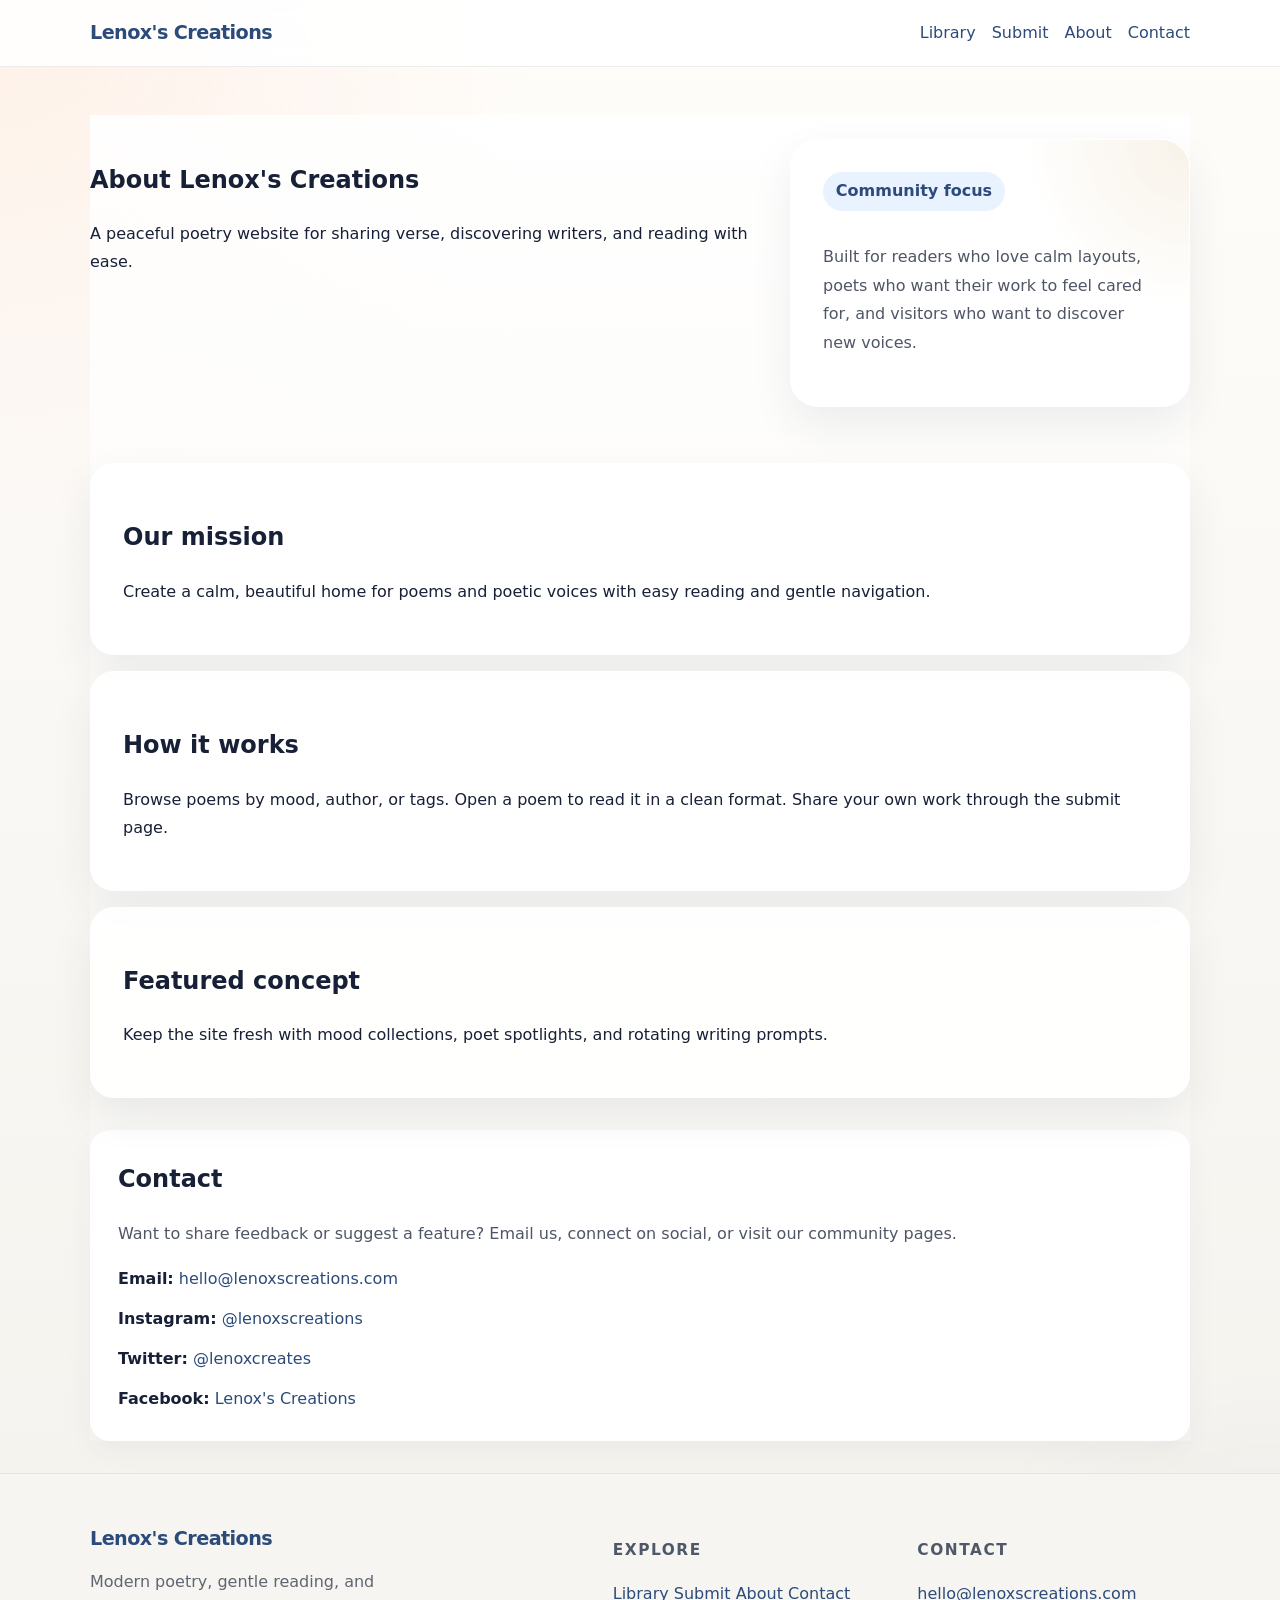
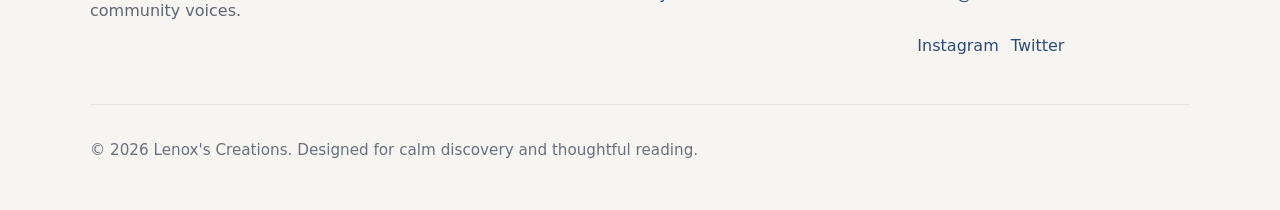
==== commit f185c85f: "Lenox's Creations" ====
--- a/about.html
+++ b/about.html
@@ -3,13 +3,17 @@
 <head>
   <meta charset="UTF-8" />
   <meta name="viewport" content="width=device-width, initial-scale=1.0" />
+  <meta name="description" content="Learn about Lenox's Creations, a modern poetry website for readers and writers." />
   <title>About — Lenox's Creations</title>
   <link rel="stylesheet" href="styles.css" />
 </head>
 <body>
   <header class="site-header">
-    <div class="container">
+    <div class="container header-inner">
       <a href="index.html" class="logo">Lenox's Creations</a>
+      <button class="nav-toggle" aria-expanded="false" aria-label="Open navigation">
+        <span></span>
+      </button>
       <nav>
         <a href="browse.html">Library</a>
         <a href="submit.html">Submit</a>
@@ -84,5 +88,6 @@
       <p>© 2026 Lenox's Creations. Designed for calm discovery and thoughtful reading.</p>
     </div>
   </footer>
+  <script src="scripts.js"></script>
 </body>
 </html>
--- a/styles.css
+++ b/styles.css
@@ -1,20 +1,58 @@
 :root {
   color-scheme: light;
-  color: #222;
-  background: #f8f7f3;
+  color: #172036;
+  background: #f6f2eb;
   font-family: Inter, ui-sans-serif, system-ui, -apple-system, BlinkMacSystemFont, sans-serif;
+  --surface: rgba(255, 255, 255, 0.90);
+  --surface-soft: rgba(255, 255, 255, 0.75);
+  --surface-strong: rgba(255, 255, 255, 1);
+  --text-strong: #172036;
+  --text-muted: #5d6673;
+  --text-soft: #6c7580;
+  --primary: #2c4b7a;
+  --primary-soft: #dbe7fb;
+  --accent: #d88c31;
+  --accent-soft: #fff1dd;
+  --border: rgba(44, 75, 122, 0.18);
+  --shadow-lg: 0 28px 80px rgba(38, 45, 69, 0.12);
+  --shadow-md: 0 18px 42px rgba(38, 45, 69, 0.08);
+  --shadow-sm: 0 10px 24px rgba(38, 45, 69, 0.06);
+  --radius: 24px;
+  scroll-behavior: smooth;
 }
 
 * {
   box-sizing: border-box;
+}
+
+*:focus-visible {
+  outline: 3px solid rgba(44, 75, 122, 0.24);
+  outline-offset: 3px;
+}
+
+html {
+  scroll-behavior: smooth;
 }
 
 body {
   margin: 0;
   min-height: 100vh;
-  background: linear-gradient(180deg, #fffdfa 0%, #f3f1ec 100%);
-  color: #1f1f1f;
-  line-height: 1.7;
+  background: radial-gradient(circle at top left, rgba(255, 205, 180, 0.25), transparent 24%),
+              radial-gradient(circle at bottom right, rgba(44, 75, 122, 0.08), transparent 20%),
+              linear-gradient(180deg, #fffdfa 0%, #f3f1ec 100%);
+  color: var(--text-strong);
+  line-height: 1.75;
+  font-feature-settings: "cv05" 1, "liga" 1;
+}
+
+img {
+  max-width: 100%;
+  display: block;
+}
+
+::selection {
+  background: rgba(220, 185, 110, 0.24);
+  color: var(--text-strong);
 }
 
 img {
@@ -67,6 +105,56 @@
   display: flex;
   gap: 1rem;
   flex-wrap: wrap;
+}
+
+.nav-toggle {
+  display: none;
+  background: transparent;
+  border: 1px solid rgba(44, 75, 122, 0.2);
+  width: 2.75rem;
+  height: 2.75rem;
+  border-radius: 14px;
+  align-items: center;
+  justify-content: center;
+  cursor: pointer;
+}
+
+.nav-toggle span,
+.nav-toggle span::before,
+.nav-toggle span::after {
+  display: block;
+  width: 1.3rem;
+  height: 2px;
+  background: #2c4b7a;
+  border-radius: 999px;
+  position: relative;
+}
+
+.nav-toggle span::before,
+.nav-toggle span::after {
+  content: "";
+  position: absolute;
+  left: 0;
+}
+
+.nav-toggle span::before {
+  top: -6px;
+}
+
+.nav-toggle span::after {
+  top: 6px;
+}
+
+.site-header.nav-open nav {
+  display: flex;
+  flex-direction: column;
+  width: 100%;
+  gap: 1rem;
+  margin-top: 1rem;
+}
+
+.site-header.nav-open .nav-toggle {
+  background: #2c4b7a;
 }
 
 .site-footer {
@@ -602,6 +690,20 @@
     align-items: flex-start;
   }
 
+  .nav-toggle {
+    display: inline-flex;
+  }
+
+  nav {
+    display: none;
+    width: 100%;
+  }
+
+  .header-inner {
+    width: 100%;
+    align-items: center;
+  }
+
   .hero-copy h1,
   .page-intro h1,
   .poem-hero h1,
@@ -613,7 +715,7 @@
   }
 }
 
-..content-block {
+.content-block {
   margin-bottom: 2rem;
   background: #fff;
   border-radius: 20px;
@@ -685,8 +787,185 @@
     align-items: flex-start;
   }
 
-  .hero h1,
-  .page-intro h1 {
+  .nav-toggle {
+    display: inline-flex;
+  }
+
+  nav {
+    display: none;
+    width: 100%;
+  }
+
+  .header-inner {
+    width: 100%;
+    align-items: center;
+  }
+
+  .hero-copy h1,
+  .page-intro h1,
+  .poem-hero h1,
+  .author-hero h1,
+  .contact-hero h1,
+  .submit-hero h1,
+  .about-hero h1 {
     font-size: 2.2rem;
   }
 }
+
+.nav-toggle {
+  transition: background 0.3s ease, transform 0.35s ease;
+}
+
+.nav-toggle span,
+.nav-toggle span::before,
+.nav-toggle span::after {
+  transition: transform 0.25s ease, opacity 0.25s ease;
+}
+
+.nav-toggle.active span {
+  transform: rotate(45deg);
+}
+
+.nav-toggle.active span::before {
+  transform: rotate(90deg) translateX(0);
+  top: 0;
+}
+
+.nav-toggle.active span::after {
+  opacity: 0;
+}
+
+.site-header.nav-open nav {
+  display: flex;
+  flex-direction: column;
+  width: 100%;
+  gap: 1rem;
+  margin-top: 1rem;
+  animation: fadeSlide 0.35s ease;
+}
+
+@keyframes fadeSlide {
+  from {
+    opacity: 0;
+    transform: translateY(-10px);
+  }
+  to {
+    opacity: 1;
+    transform: translateY(0);
+  }
+}
+
+.button,
+button,
+.subscribe-form button,
+.submit button {
+  border: none;
+  cursor: pointer;
+  font: inherit;
+  color: #fff;
+  background: linear-gradient(135deg, var(--primary), #335d9d);
+  padding: 1rem 1.4rem;
+  border-radius: 999px;
+  transition: transform 0.25s ease, box-shadow 0.25s ease, filter 0.25s ease;
+}
+
+button:hover,
+.button:hover {
+  transform: translateY(-2px);
+  filter: brightness(1.05);
+  box-shadow: 0 18px 40px rgba(44, 75, 122, 0.18);
+}
+
+.glass-card,
+.glass-panel,
+.panel,
+.collection-card,
+.poem-card,
+.contact-card,
+.profile-panel,
+.submit-note,
+.hero-panel,
+.form-panel,
+.poem-detail,
+.author-stats,
+.poem-stats {
+  background: var(--surface);
+  border: 1px solid rgba(255, 255, 255, 0.72);
+  box-shadow: var(--shadow-md);
+}
+
+.feature-card,
+.collection-card,
+.poem-card,
+.contact-card,
+.related-cards > *,
+.author-poems > * {
+  transition: transform 0.28s ease, box-shadow 0.28s ease, border-color 0.28s ease;
+}
+
+.feature-card:hover,
+.collection-card:hover,
+.poem-card:hover,
+.contact-card:hover,
+.related-cards > *:hover,
+.author-poems > *:hover {
+  transform: translateY(-4px);
+  box-shadow: 0 32px 70px rgba(38, 45, 69, 0.12);
+  border-color: rgba(44, 75, 122, 0.22);
+}
+
+.hero-panel {
+  position: relative;
+  overflow: hidden;
+}
+
+.hero-panel::before {
+  content: "";
+  position: absolute;
+  inset: 0;
+  background: radial-gradient(circle at top right, rgba(211, 174, 110, 0.16), transparent 35%);
+  pointer-events: none;
+}
+
+.hero-panel > * {
+  position: relative;
+}
+
+.glow-heading {
+  display: inline-block;
+  color: var(--primary);
+  text-shadow: 0 0 18px rgba(44, 75, 122, 0.14);
+}
+
+.subtle-border {
+  border: 1px solid rgba(44, 75, 122, 0.08);
+}
+
+.stat-pill {
+  display: inline-flex;
+  gap: 0.55rem;
+  align-items: center;
+  padding: 0.75rem 1rem;
+  border-radius: 999px;
+  background: rgba(44, 75, 122, 0.06);
+  color: var(--text-strong);
+  font-weight: 700;
+}
+
+.label-pill {
+  display: inline-flex;
+  align-items: center;
+  gap: 0.5rem;
+  padding: 0.55rem 0.95rem;
+  border-radius: 999px;
+  font-size: 0.85rem;
+  font-weight: 700;
+  background: var(--accent-soft);
+  color: #8a5d23;
+}
+
+@media (hover: hover) {
+  .nav-toggle:hover {
+    transform: scale(1.03);
+  }
+}
